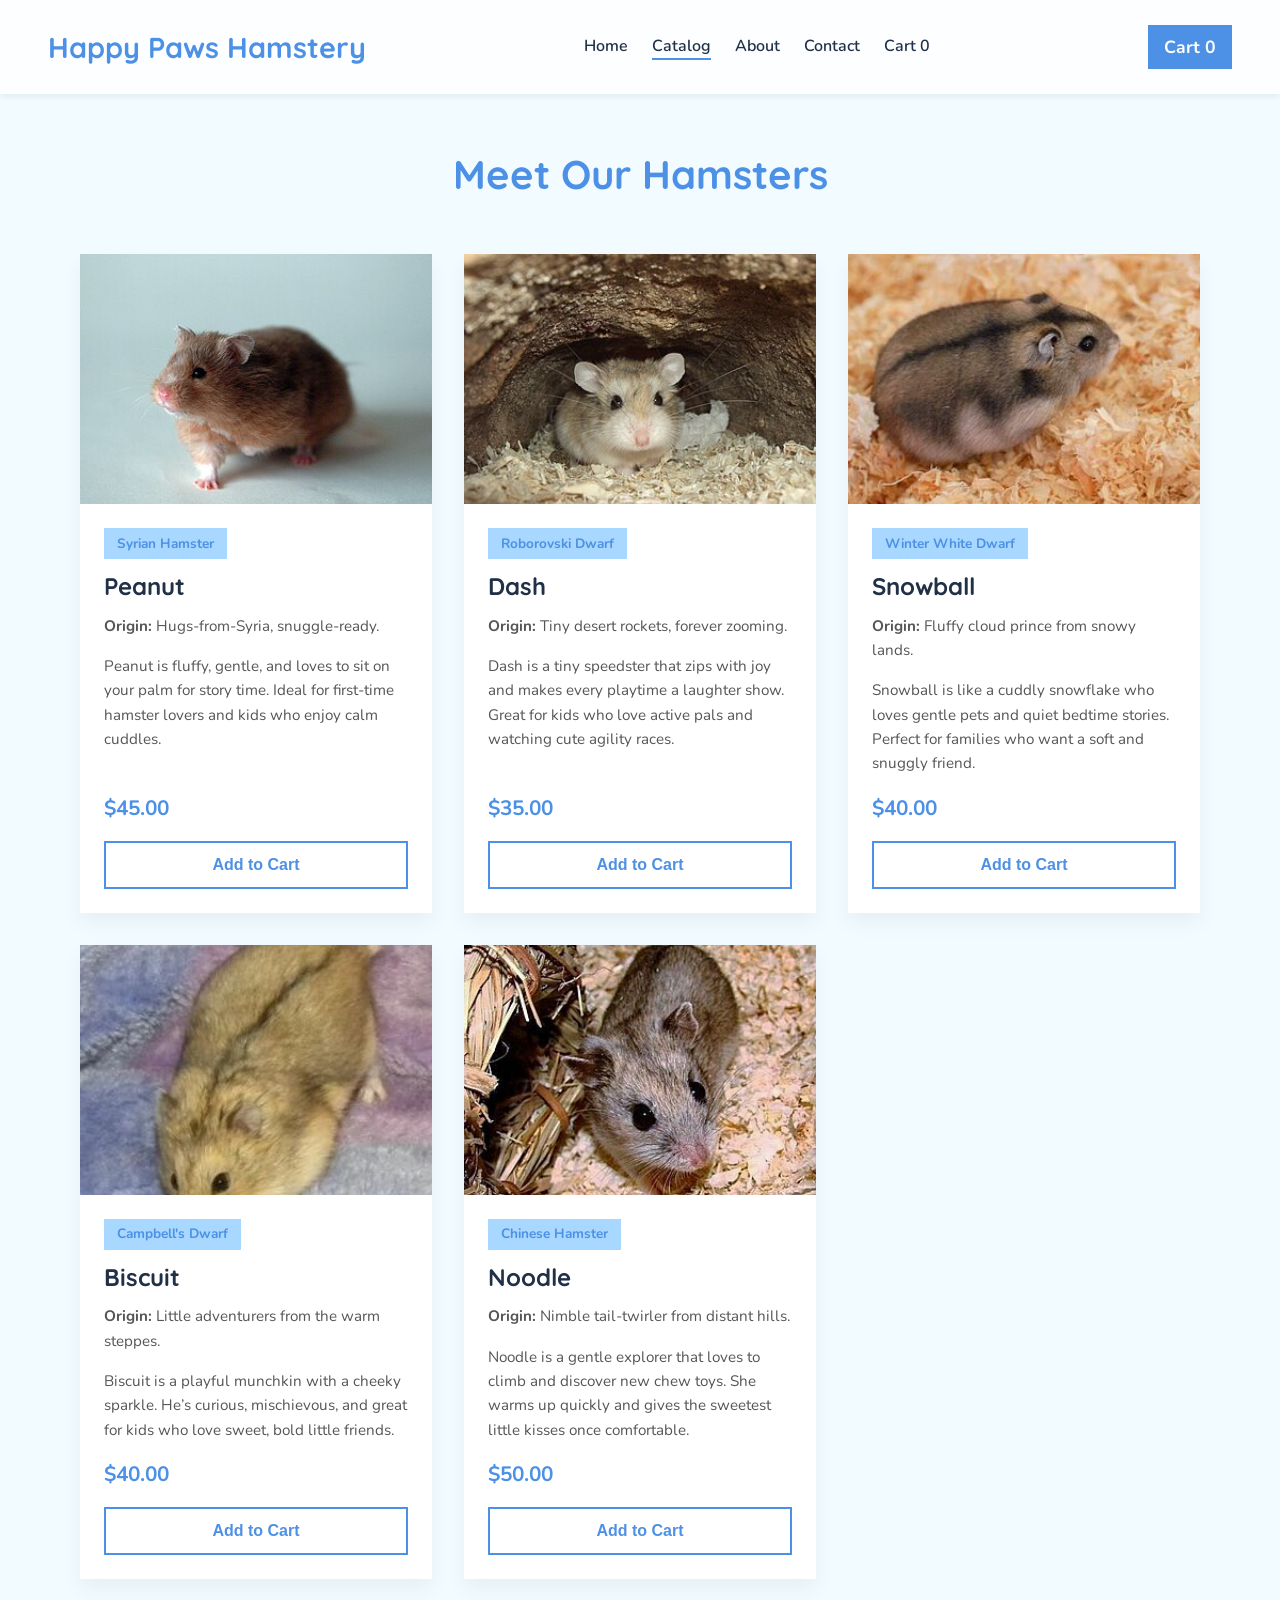
==== catalog.html @ 6bf833cc "first pet site" ====
<!DOCTYPE html>
<html lang="en">
<head>
    <meta charset="UTF-8">
    <meta name="viewport" content="width=device-width, initial-scale=1.0">
    <meta name="description" content="Available Hamsters at Happy Paws Hamstery.">
    <title>Catalog - Happy Paws Hamstery</title>
    <link rel="stylesheet" href="styles.css">
    <link href="https://fonts.googleapis.com/css2?family=Quicksand:wght@400;600;700&family=Nunito:wght@400;700&display=swap" rel="stylesheet">
    <script src="script.js" defer></script>
</head>
<body>
    <nav class="navbar">
        <div class="logo">Happy Paws Hamstery</div>
        <button class="menu-toggle" id="menu-toggle" aria-label="Toggle navigation">Menu</button>
        <ul class="nav-links" id="nav-links">
            <li><a href="index.html">Home</a></li>
            <li><a href="catalog.html" class="active">Catalog</a></li>
            <li><a href="about.html">About</a></li>
            <li><a href="contact.html">Contact</a></li>
            <li><a href="cart.html">Cart <span id="cart-count">0</span></a></li>
        </ul>
        <div class="cart-icon" id="cart-btn">
            Cart <span id="cart-count">0</span>
        </div>
    </nav>

    <h1 class="page-title fade-in">Meet Our Hamsters</h1>
    
    <div class="catalog-grid">
        <!-- Syrian Hamster -->
        <div class="hamster-card fade-in" data-id="h1">
            <img src="image/syrian.jpg" alt="Syrian Hamster" class="hamster-img">
            <div class="hamster-info">
                <span class="breed-tag">Syrian Hamster</span>
                <h3 class="hamster-name">Peanut</h3>
                <p class="hamster-origin"><strong>Origin:</strong> Hugs-from-Syria, snuggle-ready.</p>
                <p class="hamster-desc">Peanut is fluffy, gentle, and loves to sit on your palm for story time. Ideal for first-time hamster lovers and kids who enjoy calm cuddles.</p>
                <p class="price">$45.00</p>
                <button class="add-to-cart">Add to Cart</button>
            </div>
        </div>

        <!-- Roborovski Dwarf -->
        <div class="hamster-card fade-in" data-id="h2">
            <img src="image/roborovski.jpg" alt="Roborovski Hamster" class="hamster-img">
            <div class="hamster-info">
                <span class="breed-tag">Roborovski Dwarf</span>
                <h3 class="hamster-name">Dash</h3>
                <p class="hamster-origin"><strong>Origin:</strong> Tiny desert rockets, forever zooming.</p>
                <p class="hamster-desc">Dash is a tiny speedster that zips with joy and makes every playtime a laughter show. Great for kids who love active pals and watching cute agility races.</p>
                <p class="price">$35.00</p>
                <button class="add-to-cart">Add to Cart</button>
            </div>
        </div>

        <!-- Winter White Dwarf -->
        <div class="hamster-card fade-in" data-id="h3">
            <img src="image/winter_white.jpg" alt="Winter White Hamster" class="hamster-img">
            <div class="hamster-info">
                <span class="breed-tag">Winter White Dwarf</span>
                <h3 class="hamster-name">Snowball</h3>
                <p class="hamster-origin"><strong>Origin:</strong> Fluffy cloud prince from snowy lands.</p>
                <p class="hamster-desc">Snowball is like a cuddly snowflake who loves gentle pets and quiet bedtime stories. Perfect for families who want a soft and snuggly friend.</p>
                <p class="price">$40.00</p>
                <button class="add-to-cart">Add to Cart</button>
            </div>
        </div>

        <!-- Campbell's Dwarf -->
        <div class="hamster-card fade-in" data-id="h4">
            <img src="image/campbell.jpg" alt="Campbell's Dwarf Hamster" class="hamster-img">
            <div class="hamster-info">
                <span class="breed-tag">Campbell's Dwarf</span>
                <h3 class="hamster-name">Biscuit</h3>
                <p class="hamster-origin"><strong>Origin:</strong> Little adventurers from the warm steppes.</p>
                <p class="hamster-desc">Biscuit is a playful munchkin with a cheeky sparkle. He’s curious, mischievous, and great for kids who love sweet, bold little friends.</p>
                <p class="price">$40.00</p>
                <button class="add-to-cart">Add to Cart</button>
            </div>
        </div>

        <!-- Chinese Hamster -->
        <div class="hamster-card fade-in" data-id="h5">
            <img src="image/chinese.jpg" alt="Chinese Hamster" class="hamster-img">
            <div class="hamster-info">
                <span class="breed-tag">Chinese Hamster</span>
                <h3 class="hamster-name">Noodle</h3>
                <p class="hamster-origin"><strong>Origin:</strong> Nimble tail-twirler from distant hills.</p>
                <p class="hamster-desc">Noodle is a gentle explorer that loves to climb and discover new chew toys. She warms up quickly and gives the sweetest little kisses once comfortable.</p>
                <p class="price">$50.00</p>
                <button class="add-to-cart">Add to Cart</button>
            </div>
        </div>
    </div>
    
    <!-- Cart Modal overlay -->
    <div id="cart-modal" class="modal hidden">
        <div class="modal-content">
            <span class="close-btn" id="close-cart">&times;</span>
            <h2>Your Cart</h2>
            <div id="cart-items"></div>
            <p class="total">Total: $<span id="cart-total">0.00</span></p>
            <button class="checkout-btn" onclick="alert('Proceeding to checkout form...')">Checkout</button>
        </div>
    </div>
</body>
</html>
---- styles.css ----
/* styles.css */
:root {
    --primary: #4C91E5;
    --secondary: #A8D7FF;
    --accent: #FFB54D;
    --background: #F2FBFF;
    --text-dark: #203047;
    --text-light: #FFFFFF;
    --glass-bg: rgba(255, 255, 255, 0.75);
    --glass-border: rgba(173, 216, 230, 0.7);
}

* {
    margin: 0;
    padding: 0;
    box-sizing: border-box;
    /* Removed border-radius globally via explicit override */
    border-radius: 0 !important;
}

body {
    font-family: 'Nunito', sans-serif;
    background-color: var(--background);
    color: var(--text-dark);
    line-height: 1.6;
    overflow-x: hidden;
}

h1, h2, h3, .logo {
    font-family: 'Quicksand', sans-serif;
}

/* Navbar */
.navbar {
    display: flex;
    justify-content: space-between;
    align-items: center;
    padding: 1.5rem 3rem;
    background: var(--glass-bg);
    backdrop-filter: blur(10px);
    position: sticky;
    top: 0;
    z-index: 100;
    box-shadow: 0 4px 6px rgba(0,0,0,0.05);
}

.logo {
    font-size: 1.8rem;
    font-weight: 700;
    color: var(--primary);
}

.nav-links {
    list-style: none;
    display: flex;
    gap: 1.5rem;
}

.nav-links a {
    text-decoration: none;
    color: var(--text-dark);
    font-weight: 600;
    font-size: 1.0rem;
    position: relative;
    padding-bottom: 0.2rem;
}

.menu-toggle {
    display: none;
    background: var(--primary);
    border: none;
    color: white;
    font-size: 1.2rem;
    padding: 0.5rem 0.7rem;
    border-radius: 8px;
    cursor: pointer;
}

@media (max-width: 900px) {
    .menu-toggle {
        display: block;
    }

    .nav-links {
        position: absolute;
        top: 100%;
        right: 1.5rem;
        background: var(--glass-bg);
        flex-direction: column;
        align-items: flex-end;
        width: calc(100% - 3rem);
        max-width: 260px;
        padding: 1rem;
        border-radius: 12px;
        transform: scaleY(0);
        transform-origin: top right;
        transition: transform 0.25s ease;
        box-shadow: 0 8px 20px rgba(0,0,0,0.12);
        visibility: hidden;
        opacity: 0;
        z-index: 110;
    }

    .nav-links.open {
        transform: scaleY(1);
        visibility: visible;
        opacity: 1;
    }

    .nav-links li {
        width: 100%;
        display: flex;
        justify-content: flex-end;
    }

    .nav-links a {
        padding: 0.4rem 0;
        width: 100%;
        text-align: right;
    }
}

.nav-links a::after {
    content: '';
    position: absolute;
    width: 0;
    height: 2px;
    bottom: 0;
    left: 0;
    background-color: var(--primary);
    transition: width 0.3s ease;
}

.nav-links a:hover::after, .nav-links a.active::after {
    width: 100%;
}

.cart-icon {
    cursor: pointer;
    font-weight: bold;
    font-size: 1.1rem;
    background: var(--primary);
    color: white;
    padding: 0.5rem 1rem;
    transition: transform 0.2s;
}

.cart-icon:hover {
    transform: scale(1.05);
}

/* Hero Section */
.hero {
    min-height: 85vh;
    display: flex;
    align-items: center;
    justify-content: center;
    text-align: center;
    padding: 2rem 5rem;
    background-color: var(--secondary);
    background-image: linear-gradient(rgba(255, 255, 255, 0.4), rgba(255, 255, 255, 0.4)), url('image/hero-bg.png');
    background-size: cover;
    background-position: center;
    gap: 3rem;
}

.hero-right {
    flex: 1;
    display: flex;
    justify-content: center;
    align-items: center;
    max-width: 520px;
}

.hero-image {
    width: 100%;
    max-width: 520px;
    height: auto;
    border-radius: 20px;
    box-shadow: 0 15px 35px rgba(0,0,0,0.25);
    transition: transform 0.4s ease, box-shadow 0.4s ease;
}

.hero-image:hover {
    transform: scale(1.04);
    box-shadow: 0 20px 45px rgba(0,0,0,0.35);
}

.hero-image, .hamster-img {
    transition: transform 0.6s ease, box-shadow 0.6s ease;
}

.hamster-img:hover {
    transform: scale(1.04);
}

.hamster-card:hover .hamster-img {
    transform: scale(1.05);
}

.hero-content {
    max-width: 800px;
    background: var(--glass-bg);
    padding: 3rem;
    box-shadow: 0 10px 30px rgba(0,0,0,0.1);
    backdrop-filter: blur(5px);
}

.hero-content h1 {
    font-size: 3.5rem;
    color: var(--primary);
    margin-bottom: 1rem;
    line-height: 1.1;
    text-shadow: 1px 1px 2px rgba(255,255,255,0.8);
}

.hero h1 {
    color: #1e4f8b;
    font-size: 3rem;
    margin-bottom: 1rem;
}

.hero p {
    font-size: 1.1rem;
    color: #1f3f6a;
}

.hero .buy-button {
    background: var(--primary);
    color: white;
}

.hero-content p {
    font-size: 1.25rem;
    margin-bottom: 2rem;
    color: var(--text-dark);
    font-weight: 600;
}

.cta-button, .buy-button {
    display: inline-block;
    padding: 1rem 2rem;
    background: var(--primary);
    color: white;
    text-decoration: none;
    font-weight: bold;
    font-size: 1.1rem;
    transition: all 0.3s ease;
    box-shadow: 0 4px 15px rgba(255, 127, 80, 0.4);
}

.cta-button:hover {
    background: #e06c42;
    transform: translateY(-3px);
    box-shadow: 0 6px 20px rgba(255, 127, 80, 0.6);
}

.link-btn {
    display: inline-block;
    margin-top: 1rem;
    padding: 0.5rem 1rem;
    background: transparent;
    color: var(--primary);
    border: 2px solid var(--primary);
    text-decoration: none;
    font-weight: bold;
    transition: all 0.3s;
}

.link-btn:hover {
    background: var(--primary);
    color: white;
}

/* Sections */
.section-title {
    text-align: center;
    padding: 2rem 0;
    color: var(--primary);
    font-size: 2.5rem;
}

.featured-section, .about-section, .contact-section {
    padding: 3rem 0;
}

.about-section {
    background-color: white;
}

/* Features */
.features {
    display: flex;
    justify-content: space-around;
    padding: 5rem 2rem;
    max-width: 1200px;
    margin: 0 auto;
    gap: 2rem;
}

.feature {
    text-align: center;
    flex: 1;
    padding: 2rem;
    background: white;
    box-shadow: 0 5px 15px rgba(0,0,0,0.05);
    transition: transform 0.3s;
}

.feature:hover {
    transform: translateY(-10px);
}

.feature h3 {
    color: var(--primary);
    font-size: 1.5rem;
    margin-bottom: 1rem;
}

/* Catalog Page */
.page-title {
    text-align: center;
    padding: 3rem 0 1rem;
    color: var(--primary);
    font-size: 2.5rem;
}

.catalog-grid {
    display: grid;
    grid-template-columns: repeat(auto-fill, minmax(300px, 1fr));
    gap: 2rem;
    padding: 2rem 5rem 2rem;
    max-width: 1400px;
    margin: 0 auto;
}

.hamster-card {
    background: white;
    overflow: hidden;
    box-shadow: 0 10px 20px rgba(0,0,0,0.05);
    transition: all 0.3s ease;
    display: flex;
    flex-direction: column;
}

.hamster-card:hover {
    transform: translateY(-10px);
    box-shadow: 0 15px 30px rgba(0,0,0,0.1);
}

.hamster-img {
    width: 100%;
    height: 250px;
    object-fit: cover;
}

.hamster-info {
    padding: 1.5rem;
    flex-grow: 1;
    display: flex;
    flex-direction: column;
}

.breed-tag {
    display: inline-block;
    padding: 0.3rem 0.8rem;
    background: var(--secondary);
    color: var(--primary);
    font-size: 0.85rem;
    font-weight: bold;
    margin-bottom: 0.5rem;
    align-self: flex-start;
}

.hamster-name {
    font-size: 1.5rem;
    margin-bottom: 0.5rem;
    color: var(--text-dark);
}

.hamster-origin, .hamster-desc {
    font-size: 0.95rem;
    color: #555;
    margin-bottom: 1rem;
}

.price {
    font-size: 1.3rem;
    font-weight: bold;
    color: var(--primary);
    margin-top: auto;
    margin-bottom: 1rem;
}

.add-to-cart {
    width: 100%;
    padding: 0.8rem;
    background: white;
    color: var(--primary);
    border: 2px solid var(--primary);
    font-weight: bold;
    font-size: 1rem;
    cursor: pointer;
    transition: all 0.3s;
}

.add-to-cart:hover {
    background: var(--primary);
    color: white;
}

/* Modal */
.modal {
    position: fixed;
    top: 0; left: 0; right: 0; bottom: 0;
    background: rgba(0,0,0,0.5);
    display: flex;
    align-items: center;
    justify-content: center;
    z-index: 1000;
}

.modal.hidden {
    display: none;
}

.modal-content {
    background: white;
    padding: 2rem;
    width: 90%;
    max-width: 500px;
    position: relative;
    max-height: 80vh;
    overflow-y: auto;
}

.close-btn {
    position: absolute;
    top: 1rem; right: 1.5rem;
    font-size: 1.5rem;
    cursor: pointer;
}

.cart-item {
    display: flex;
    justify-content: space-between;
    align-items: center;
    padding: 1rem 0;
    border-bottom: 1px solid #eee;
}

.cart-item-info h4 { margin: 0; }
.cart-item-remove { 
    color: red; 
    cursor: pointer; 
    border: none; 
    background: none; 
    font-size: 0.9rem;
}

.total {
    font-size: 1.3rem;
    font-weight: bold;
    text-align: right;
    margin: 1.5rem 0;
}

.checkout-btn {
    width: 100%;
    padding: 1rem;
    background: var(--primary);
    color: white;
    border: none;
    font-size: 1.1rem;
    font-weight: bold;
    cursor: pointer;
}

/* Pages Layout (About / Contact) */
.page-container {
    max-width: 800px;
    margin: 3rem auto;
    padding: 2rem;
    background: white;
    box-shadow: 0 10px 30px rgba(0,0,0,0.05);
}

.page-container h1, .page-container h2 {
    color: var(--primary);
    margin-bottom: 1.5rem;
    text-align: center;
}

.page-container p {
    margin-bottom: 1rem;
    font-size: 1.1rem;
}

/* Contact Form */
.contact-form {
    display: flex;
    flex-direction: column;
    gap: 1rem;
}

.contact-form label {
    font-weight: 600;
}

.contact-form input, .contact-form textarea {
    padding: 0.8rem;
    border: 1px solid #ccc;
    font-family: inherit;
    font-size: 1rem;
}

.contact-form button {
    padding: 1rem;
    background: var(--primary);
    color: white;
    border: none;
    font-size: 1.1rem;
    font-weight: bold;
    cursor: pointer;
    transition: background 0.3s;
}

.contact-form button:hover {
    background: #e06c42;
}

/* Animations */
@keyframes slideUp {
    from { opacity: 0; transform: translateY(30px); }
    to { opacity: 1; transform: translateY(0); }
}

.fade-in {
    opacity: 0;
    transform: translateY(30px);
    transition: opacity 0.8s cubic-bezier(0.16, 1, 0.3, 1), transform 0.8s cubic-bezier(0.16, 1, 0.3, 1);
}

.fade-in.visible {
    opacity: 1;
    transform: translateY(0);
}

.slide-in-left {
    opacity: 0;
    transform: translateX(-50px);
    transition: opacity 0.8s cubic-bezier(0.16, 1, 0.3, 1), transform 0.8s cubic-bezier(0.16, 1, 0.3, 1);
}

.slide-in-left.visible {
    opacity: 1;
    transform: translateX(0);
}

.slide-in-right {
    opacity: 0;
    transform: translateX(50px);
    transition: opacity 0.8s cubic-bezier(0.16, 1, 0.3, 1), transform 0.8s cubic-bezier(0.16, 1, 0.3, 1);
}

.slide-in-right.visible {
    opacity: 1;
    transform: translateX(0);
}

.scale-in {
    opacity: 0;
    transform: scale(0.9);
    transition: opacity 0.8s cubic-bezier(0.16, 1, 0.3, 1), transform 0.8s cubic-bezier(0.16, 1, 0.3, 1);
}

.scale-in.visible {
    opacity: 1;
    transform: scale(1);
}

/* Responsive mobile/flex layout */
@media (max-width: 900px) {
    .cart-icon {
        display: none;
    }

    .navbar {
        padding: 1rem 1.5rem;
    }

    .nav-links {
        gap: 1rem;
    }

    .hero {
        flex-direction: column;
        text-align: center;
        padding: 2rem 1.5rem;
        min-height: auto;
    }

    .hero-left, .hero-right {
        width: 100%;
        max-width: 100%;
    }

    .hero-right {
        margin-top: 1.5rem;
    }

    .features {
        flex-direction: column;
        gap: 1rem;
        padding: 3rem 1rem;
    }

    .catalog-grid {
        padding: 1rem;
        grid-template-columns: 1fr;
        gap: 1rem;
    }

    .section-title {
        font-size: 2rem;
    }
}

@media (max-width: 600px) {
    .nav-links {
        flex-direction: column;
        gap: 0.7rem;
        align-items: center;
    }

    .navbar {
        justify-content: space-between;
        padding: 0.8rem 1rem;
    }

    .logo {
        font-size: 1.4rem;
    }

    .hero h1 {
        font-size: 2rem;
    }

    .hero p {
        font-size: 1rem;
    }

    .cta-button, .buy-button {
        width: 100%;
        padding: 0.9rem 1rem;
    }

    .page-container {
        margin: 1.5rem 0.8rem;
        padding: 1rem;
    }

    .contact-form input, .contact-form textarea {
        font-size: 0.95rem;
    }
}
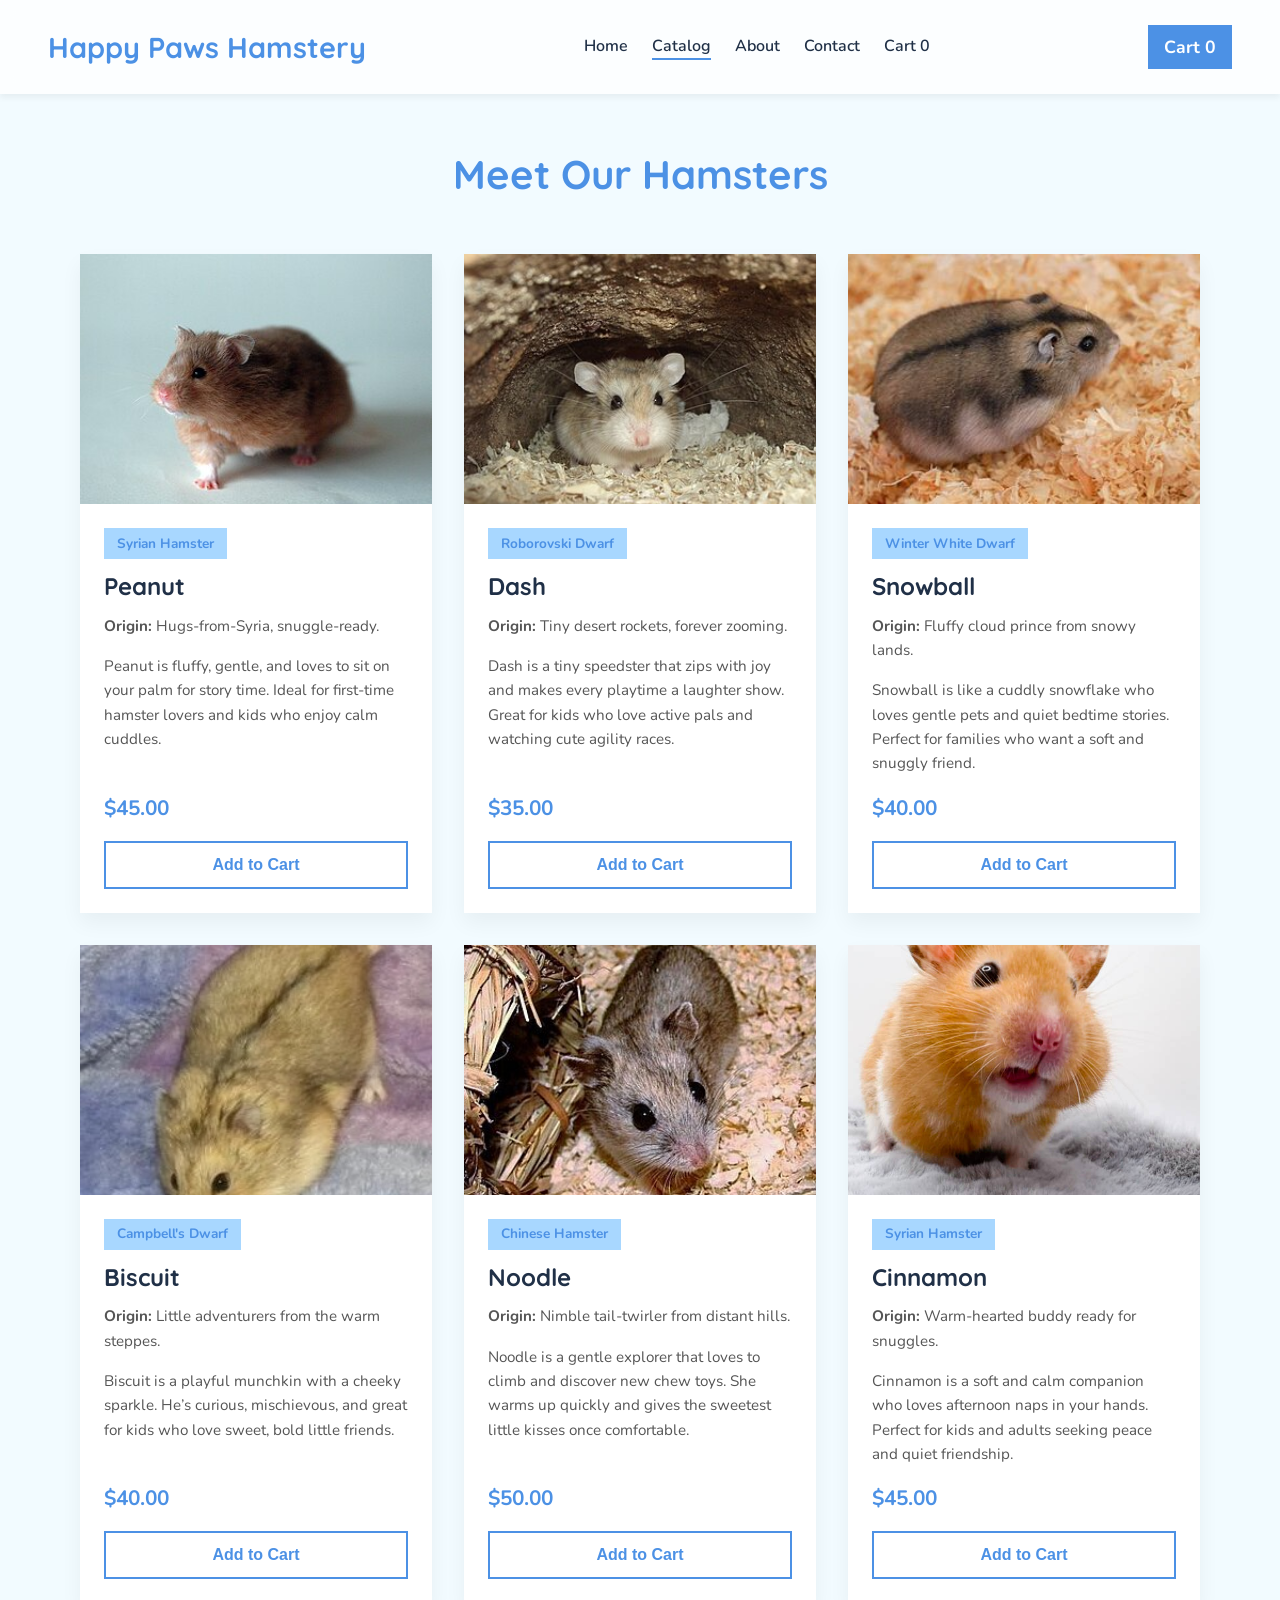
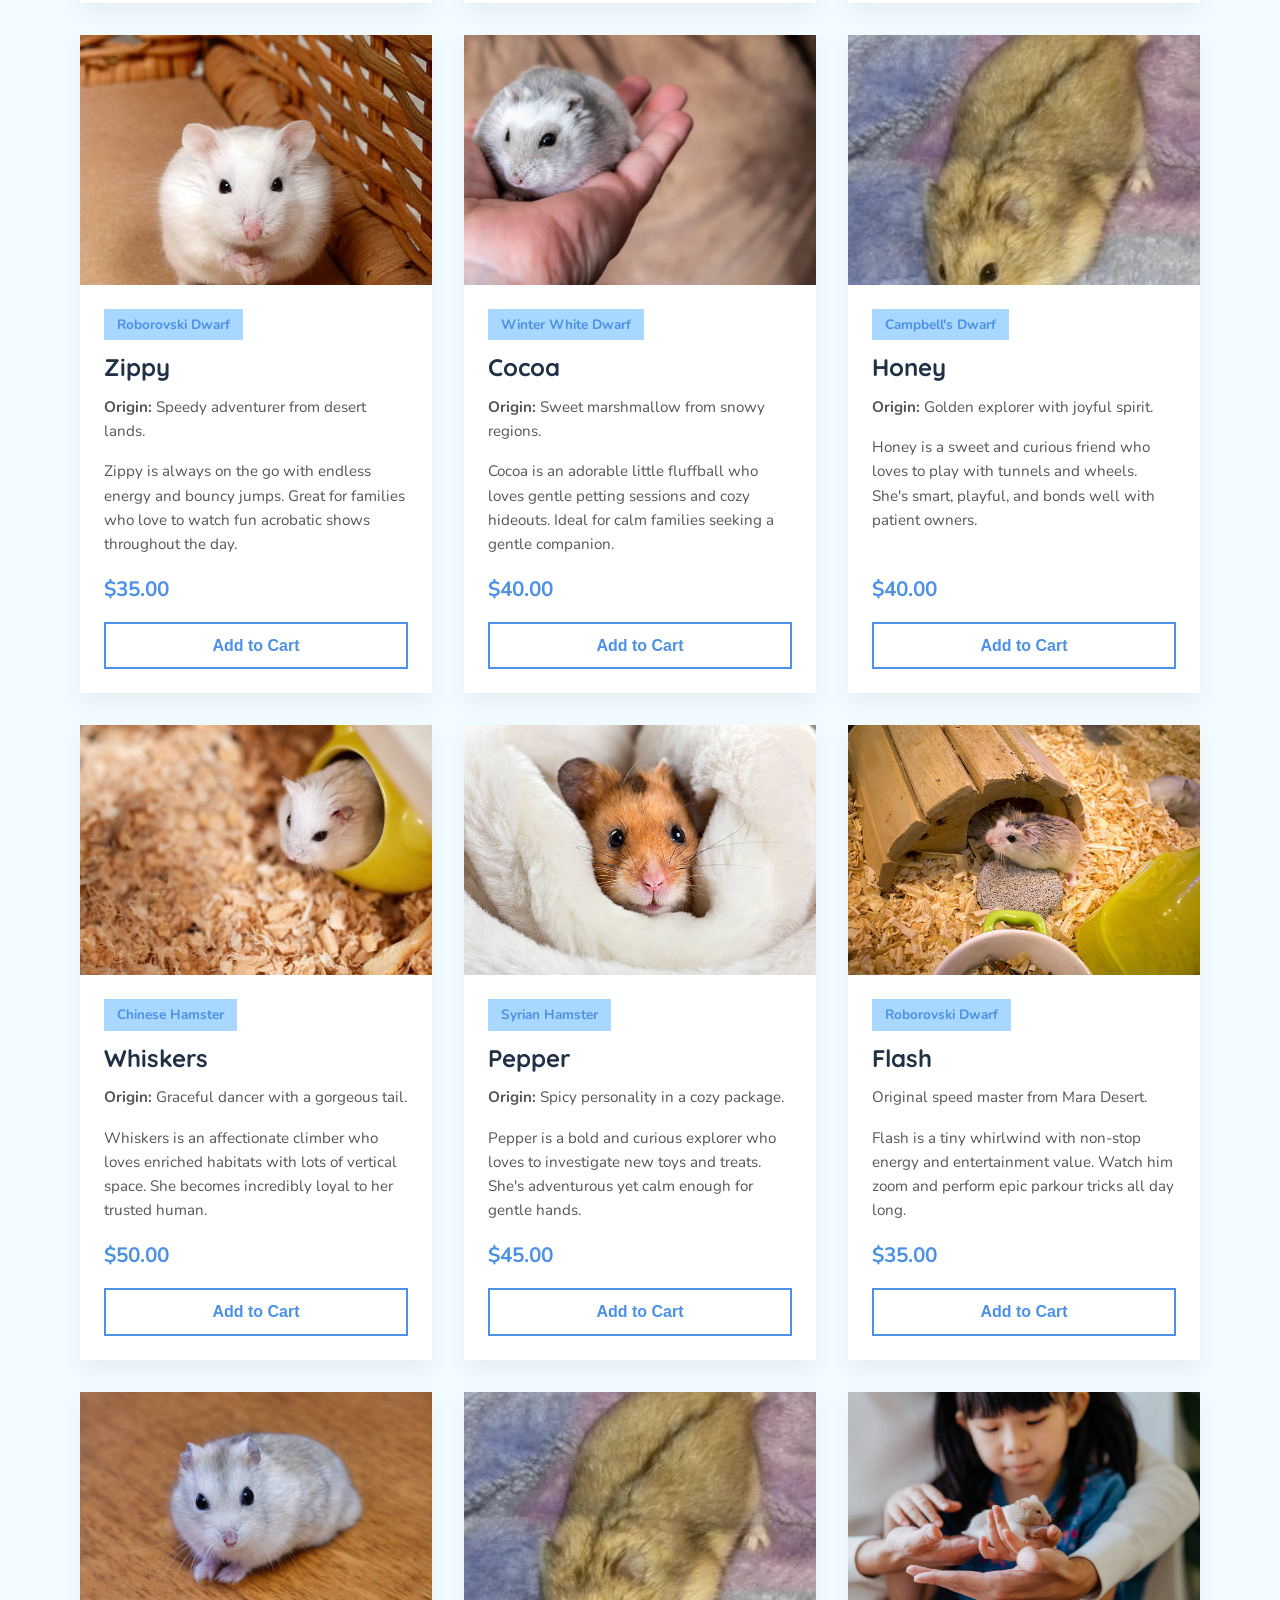
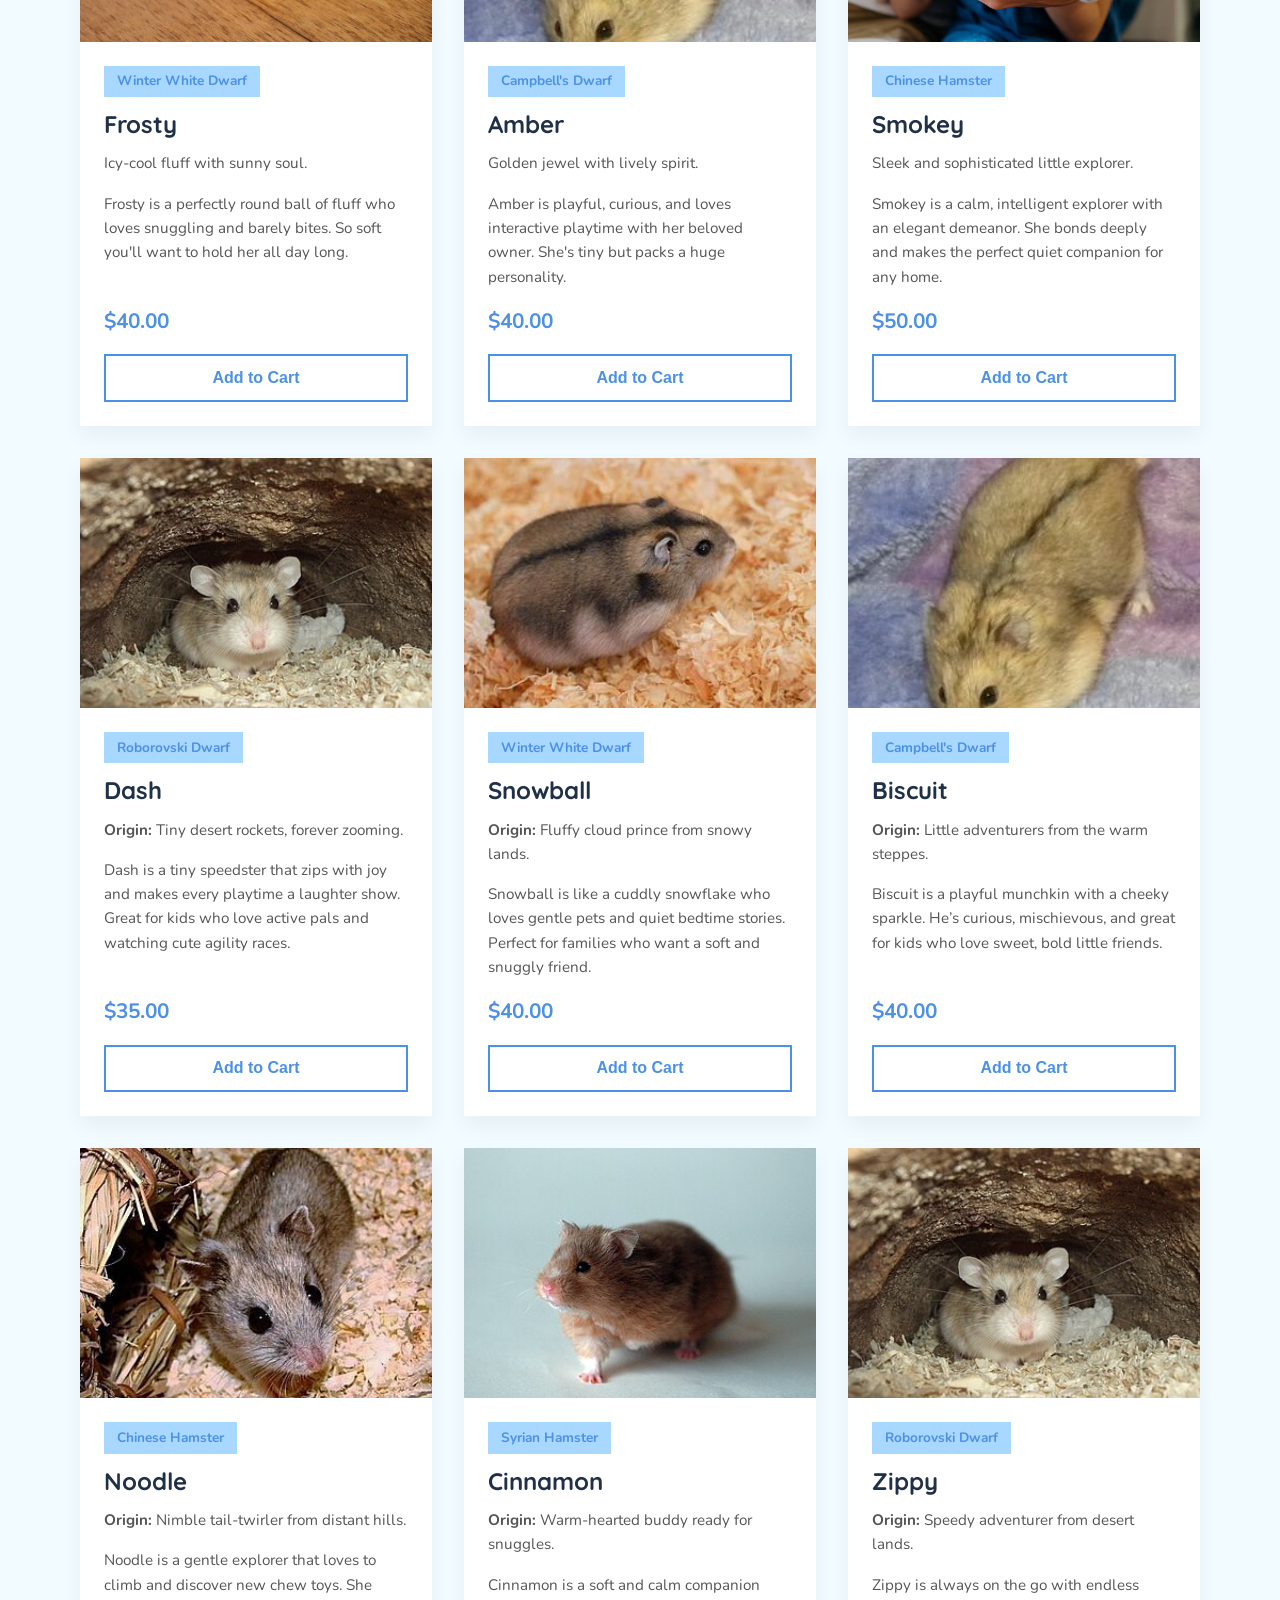
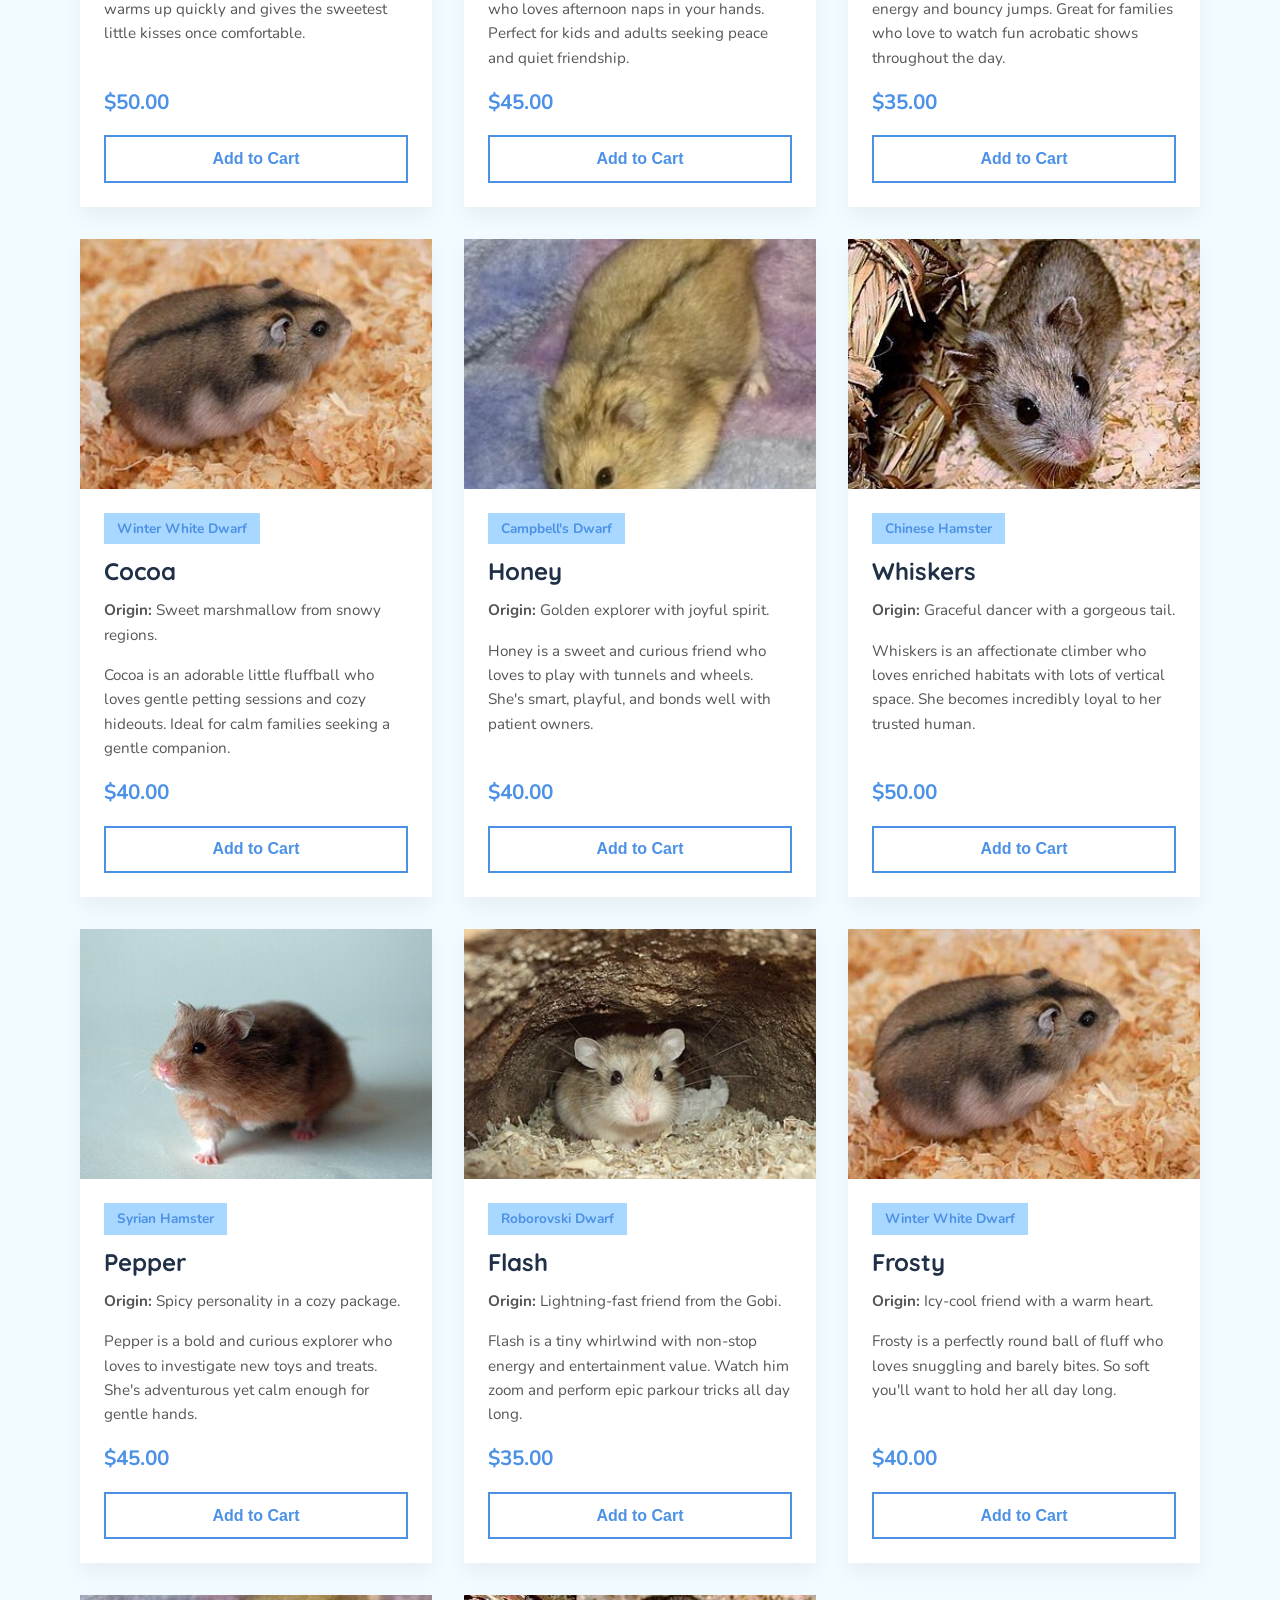
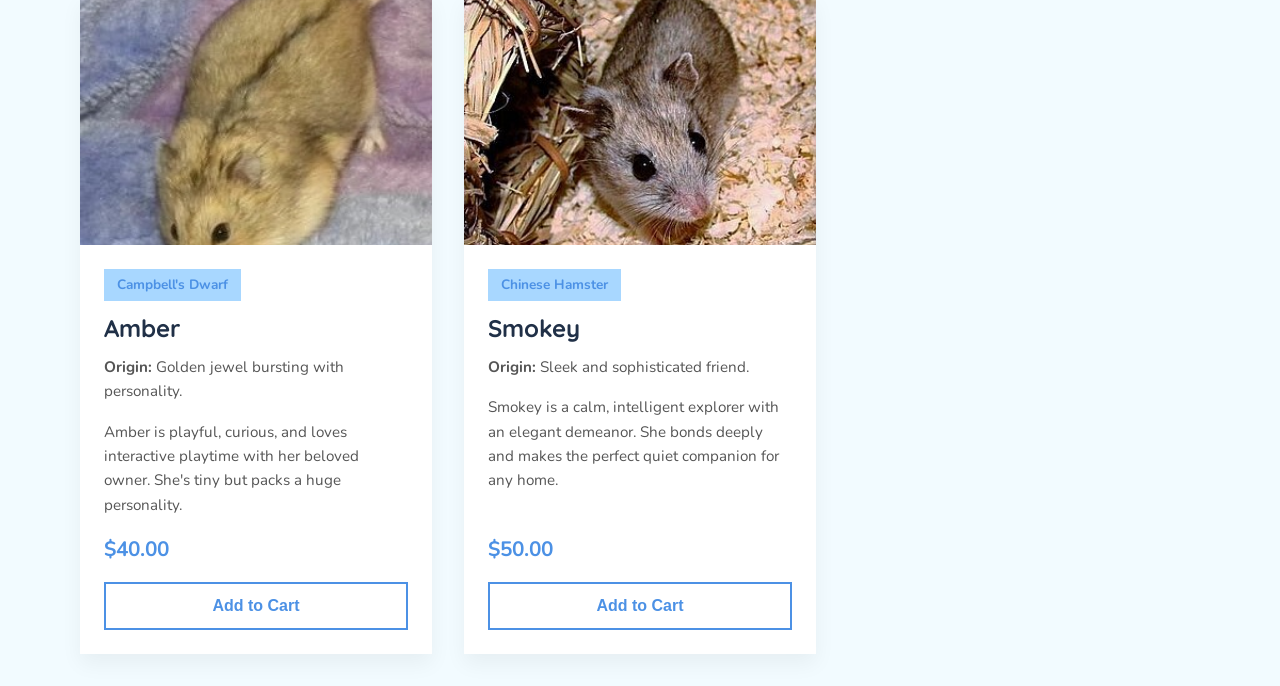
==== commit 32e73c25: "made change to the ste added more pictures and also added more details of each animal" ====
--- a/catalog.html
+++ b/catalog.html
@@ -92,6 +92,317 @@
                 <button class="add-to-cart">Add to Cart</button>
             </div>
         </div>
+
+        <!-- Syrian Hamster -->
+        <div class="hamster-card fade-in" data-id="h6">
+            <img src="image/syria.jpg" alt="Syrian Hamster" class="hamster-img">
+            <div class="hamster-info">
+                <span class="breed-tag">Syrian Hamster</span>
+                <h3 class="hamster-name">Cinnamon</h3>
+                <p class="hamster-origin"><strong>Origin:</strong> Warm-hearted buddy ready for snuggles.</p>
+                <p class="hamster-desc">Cinnamon is a soft and calm companion who loves afternoon naps in your hands. Perfect for kids and adults seeking peace and quiet friendship.</p>
+                <p class="price">$45.00</p>
+                <button class="add-to-cart">Add to Cart</button>
+            </div>
+        </div>
+
+        <!-- Roborovski Dwarf -->
+        <div class="hamster-card fade-in" data-id="h7">
+            <img src="image/Roborovski Dwar.jpg" alt="Roborovski Hamster" class="hamster-img">
+            <div class="hamster-info">
+                <span class="breed-tag">Roborovski Dwarf</span>
+                <h3 class="hamster-name">Zippy</h3>
+                <p class="hamster-origin"><strong>Origin:</strong> Speedy adventurer from desert lands.</p>
+                <p class="hamster-desc">Zippy is always on the go with endless energy and bouncy jumps. Great for families who love to watch fun acrobatic shows throughout the day.</p>
+                <p class="price">$35.00</p>
+                <button class="add-to-cart">Add to Cart</button>
+            </div>
+        </div>
+
+        <!-- Winter White Dwarf -->
+        <div class="hamster-card fade-in" data-id="h8">
+            <img src="image/Winter White Dwarf.jpg" alt="Winter White Hamster" class="hamster-img">
+            <div class="hamster-info">
+                <span class="breed-tag">Winter White Dwarf</span>
+                <h3 class="hamster-name">Cocoa</h3>
+                <p class="hamster-origin"><strong>Origin:</strong> Sweet marshmallow from snowy regions.</p>
+                <p class="hamster-desc">Cocoa is an adorable little fluffball who loves gentle petting sessions and cozy hideouts. Ideal for calm families seeking a gentle companion.</p>
+                <p class="price">$40.00</p>
+                <button class="add-to-cart">Add to Cart</button>
+            </div>
+        </div>
+
+        <!-- Campbell's Dwarf -->
+        <div class="hamster-card fade-in" data-id="h9">
+            <img src="image/campbell.jpg" alt="Campbell's Dwarf Hamster" class="hamster-img">
+            <div class="hamster-info">
+                <span class="breed-tag">Campbell's Dwarf</span>
+                <h3 class="hamster-name">Honey</h3>
+                <p class="hamster-origin"><strong>Origin:</strong> Golden explorer with joyful spirit.</p>
+                <p class="hamster-desc">Honey is a sweet and curious friend who loves to play with tunnels and wheels. She's smart, playful, and bonds well with patient owners.</p>
+                <p class="price">$40.00</p>
+                <button class="add-to-cart">Add to Cart</button>
+            </div>
+        </div>
+
+        <!-- Chinese Hamster -->
+        <div class="hamster-card fade-in" data-id="h10">
+            <img src="image/Chinese Hamster.jpg" alt="Chinese Hamster" class="hamster-img">
+            <div class="hamster-info">
+                <span class="breed-tag">Chinese Hamster</span>
+                <h3 class="hamster-name">Whiskers</h3>
+                <p class="hamster-origin"><strong>Origin:</strong> Graceful dancer with a gorgeous tail.</p>
+                <p class="hamster-desc">Whiskers is an affectionate climber who loves enriched habitats with lots of vertical space. She becomes incredibly loyal to her trusted human.</p>
+                <p class="price">$50.00</p>
+                <button class="add-to-cart">Add to Cart</button>
+            </div>
+        </div>
+
+        <!-- Syrian Hamster -->
+        <div class="hamster-card fade-in" data-id="h11">
+            <img src="image/sisi.jpg" alt="Syrian Hamster" class="hamster-img">
+            <div class="hamster-info">
+                <span class="breed-tag">Syrian Hamster</span>
+                <h3 class="hamster-name">Pepper</h3>
+                <p class="hamster-origin"><strong>Origin:</strong> Spicy personality in a cozy package.</p>
+                <p class="hamster-desc">Pepper is a bold and curious explorer who loves to investigate new toys and treats. She's adventurous yet calm enough for gentle hands.</p>
+                <p class="price">$45.00</p>
+                <button class="add-to-cart">Add to Cart</button>
+            </div>
+        </div>
+
+        <!-- Roborovski Dwarf -->
+        <div class="hamster-card fade-in" data-id="h12">
+            <img src="image/Roborovski Dw.jpg" alt="Roborovski Hamster" class="hamster-img">
+            <div class="hamster-info">
+                <span class="breed-tag">Roborovski Dwarf</span>
+                <h3 class="hamster-name">Flash</h3>
+                <p class="hamster-origin">Original speed master from Mara Desert.</p>
+                <p class="hamster-desc">Flash is a tiny whirlwind with non-stop energy and entertainment value. Watch him zoom and perform epic parkour tricks all day long.</p>
+                <p class="price">$35.00</p>
+                <button class="add-to-cart">Add to Cart</button>
+            </div>
+        </div>
+
+        <!-- Winter White Dwarf -->
+        <div class="hamster-card fade-in" data-id="h13">
+            <img src="image/Winter White Dw.jpg" alt="Winter White Hamster" class="hamster-img">
+            <div class="hamster-info">
+                <span class="breed-tag">Winter White Dwarf</span>
+                <h3 class="hamster-name">Frosty</h3>
+                <p class="hamster-origin">Icy-cool fluff with sunny soul.</p>
+                <p class="hamster-desc">Frosty is a perfectly round ball of fluff who loves snuggling and barely bites. So soft you'll want to hold her all day long.</p>
+                <p class="price">$40.00</p>
+                <button class="add-to-cart">Add to Cart</button>
+            </div>
+        </div>
+
+        <!-- Campbell's Dwarf -->
+        <div class="hamster-card fade-in" data-id="h14">
+            <img src="image/campbell.jpg" alt="Campbell's Dwarf Hamster" class="hamster-img">
+            <div class="hamster-info">
+                <span class="breed-tag">Campbell's Dwarf</span>
+                <h3 class="hamster-name">Amber</h3>
+                <p class="hamster-origin">Golden jewel with lively spirit.</p>
+                <p class="hamster-desc">Amber is playful, curious, and loves interactive playtime with her beloved owner. She's tiny but packs a huge personality.</p>
+                <p class="price">$40.00</p>
+                <button class="add-to-cart">Add to Cart</button>
+            </div>
+        </div>
+
+        <!-- Chinese Hamster -->
+        <div class="hamster-card fade-in" data-id="h15">
+            <img src="image/Chinese Hamst.jpg" alt="Chinese Hamster" class="hamster-img">
+            <div class="hamster-info">
+                <span class="breed-tag">Chinese Hamster</span>
+                <h3 class="hamster-name">Smokey</h3>
+                <p class="hamster-origin">Sleek and sophisticated little explorer.</p>
+                <p class="hamster-desc">Smokey is a calm, intelligent explorer with an elegant demeanor. She bonds deeply and makes the perfect quiet companion for any home.</p>
+                <p class="price">$50.00</p>
+                <button class="add-to-cart">Add to Cart</button>
+            </div>
+        </div>
+
+        <div class="hamster-card fade-in" data-id="h2">
+            <img src="image/roborovski.jpg" alt="Roborovski Hamster" class="hamster-img">
+            <div class="hamster-info">
+                <span class="breed-tag">Roborovski Dwarf</span>
+                <h3 class="hamster-name">Dash</h3>
+                <p class="hamster-origin"><strong>Origin:</strong> Tiny desert rockets, forever zooming.</p>
+                <p class="hamster-desc">Dash is a tiny speedster that zips with joy and makes every playtime a laughter show. Great for kids who love active pals and watching cute agility races.</p>
+                <p class="price">$35.00</p>
+                <button class="add-to-cart">Add to Cart</button>
+            </div>
+        </div>
+
+        <!-- Winter White Dwarf -->
+        <div class="hamster-card fade-in" data-id="h3">
+            <img src="image/winter_white.jpg" alt="Winter White Hamster" class="hamster-img">
+            <div class="hamster-info">
+                <span class="breed-tag">Winter White Dwarf</span>
+                <h3 class="hamster-name">Snowball</h3>
+                <p class="hamster-origin"><strong>Origin:</strong> Fluffy cloud prince from snowy lands.</p>
+                <p class="hamster-desc">Snowball is like a cuddly snowflake who loves gentle pets and quiet bedtime stories. Perfect for families who want a soft and snuggly friend.</p>
+                <p class="price">$40.00</p>
+                <button class="add-to-cart">Add to Cart</button>
+            </div>
+        </div>
+
+        <!-- Campbell's Dwarf -->
+        <div class="hamster-card fade-in" data-id="h4">
+            <img src="image/campbell.jpg" alt="Campbell's Dwarf Hamster" class="hamster-img">
+            <div class="hamster-info">
+                <span class="breed-tag">Campbell's Dwarf</span>
+                <h3 class="hamster-name">Biscuit</h3>
+                <p class="hamster-origin"><strong>Origin:</strong> Little adventurers from the warm steppes.</p>
+                <p class="hamster-desc">Biscuit is a playful munchkin with a cheeky sparkle. He’s curious, mischievous, and great for kids who love sweet, bold little friends.</p>
+                <p class="price">$40.00</p>
+                <button class="add-to-cart">Add to Cart</button>
+            </div>
+        </div>
+
+        <!-- Chinese Hamster -->
+        <div class="hamster-card fade-in" data-id="h5">
+            <img src="image/chinese.jpg" alt="Chinese Hamster" class="hamster-img">
+            <div class="hamster-info">
+                <span class="breed-tag">Chinese Hamster</span>
+                <h3 class="hamster-name">Noodle</h3>
+                <p class="hamster-origin"><strong>Origin:</strong> Nimble tail-twirler from distant hills.</p>
+                <p class="hamster-desc">Noodle is a gentle explorer that loves to climb and discover new chew toys. She warms up quickly and gives the sweetest little kisses once comfortable.</p>
+                <p class="price">$50.00</p>
+                <button class="add-to-cart">Add to Cart</button>
+            </div>
+        </div>
+
+        <!-- Syrian Hamster -->
+        <div class="hamster-card fade-in" data-id="h6">
+            <img src="image/syrian.jpg" alt="Syrian Hamster" class="hamster-img">
+            <div class="hamster-info">
+                <span class="breed-tag">Syrian Hamster</span>
+                <h3 class="hamster-name">Cinnamon</h3>
+                <p class="hamster-origin"><strong>Origin:</strong> Warm-hearted buddy ready for snuggles.</p>
+                <p class="hamster-desc">Cinnamon is a soft and calm companion who loves afternoon naps in your hands. Perfect for kids and adults seeking peace and quiet friendship.</p>
+                <p class="price">$45.00</p>
+                <button class="add-to-cart">Add to Cart</button>
+            </div>
+        </div>
+
+        <!-- Roborovski Dwarf -->
+        <div class="hamster-card fade-in" data-id="h7">
+            <img src="image/roborovski.jpg" alt="Roborovski Hamster" class="hamster-img">
+            <div class="hamster-info">
+                <span class="breed-tag">Roborovski Dwarf</span>
+                <h3 class="hamster-name">Zippy</h3>
+                <p class="hamster-origin"><strong>Origin:</strong> Speedy adventurer from desert lands.</p>
+                <p class="hamster-desc">Zippy is always on the go with endless energy and bouncy jumps. Great for families who love to watch fun acrobatic shows throughout the day.</p>
+                <p class="price">$35.00</p>
+                <button class="add-to-cart">Add to Cart</button>
+            </div>
+        </div>
+
+        <!-- Winter White Dwarf -->
+        <div class="hamster-card fade-in" data-id="h8">
+            <img src="image/winter_white.jpg" alt="Winter White Hamster" class="hamster-img">
+            <div class="hamster-info">
+                <span class="breed-tag">Winter White Dwarf</span>
+                <h3 class="hamster-name">Cocoa</h3>
+                <p class="hamster-origin"><strong>Origin:</strong> Sweet marshmallow from snowy regions.</p>
+                <p class="hamster-desc">Cocoa is an adorable little fluffball who loves gentle petting sessions and cozy hideouts. Ideal for calm families seeking a gentle companion.</p>
+                <p class="price">$40.00</p>
+                <button class="add-to-cart">Add to Cart</button>
+            </div>
+        </div>
+
+        <!-- Campbell's Dwarf -->
+        <div class="hamster-card fade-in" data-id="h9">
+            <img src="image/campbell.jpg" alt="Campbell's Dwarf Hamster" class="hamster-img">
+            <div class="hamster-info">
+                <span class="breed-tag">Campbell's Dwarf</span>
+                <h3 class="hamster-name">Honey</h3>
+                <p class="hamster-origin"><strong>Origin:</strong> Golden explorer with joyful spirit.</p>
+                <p class="hamster-desc">Honey is a sweet and curious friend who loves to play with tunnels and wheels. She's smart, playful, and bonds well with patient owners.</p>
+                <p class="price">$40.00</p>
+                <button class="add-to-cart">Add to Cart</button>
+            </div>
+        </div>
+
+        <!-- Chinese Hamster -->
+        <div class="hamster-card fade-in" data-id="h10">
+            <img src="image/chinese.jpg" alt="Chinese Hamster" class="hamster-img">
+            <div class="hamster-info">
+                <span class="breed-tag">Chinese Hamster</span>
+                <h3 class="hamster-name">Whiskers</h3>
+                <p class="hamster-origin"><strong>Origin:</strong> Graceful dancer with a gorgeous tail.</p>
+                <p class="hamster-desc">Whiskers is an affectionate climber who loves enriched habitats with lots of vertical space. She becomes incredibly loyal to her trusted human.</p>
+                <p class="price">$50.00</p>
+                <button class="add-to-cart">Add to Cart</button>
+            </div>
+        </div>
+
+        <!-- Syrian Hamster -->
+        <div class="hamster-card fade-in" data-id="h11">
+            <img src="image/syrian.jpg" alt="Syrian Hamster" class="hamster-img">
+            <div class="hamster-info">
+                <span class="breed-tag">Syrian Hamster</span>
+                <h3 class="hamster-name">Pepper</h3>
+                <p class="hamster-origin"><strong>Origin:</strong> Spicy personality in a cozy package.</p>
+                <p class="hamster-desc">Pepper is a bold and curious explorer who loves to investigate new toys and treats. She's adventurous yet calm enough for gentle hands.</p>
+                <p class="price">$45.00</p>
+                <button class="add-to-cart">Add to Cart</button>
+            </div>
+        </div>
+
+        <!-- Roborovski Dwarf -->
+        <div class="hamster-card fade-in" data-id="h12">
+            <img src="image/roborovski.jpg" alt="Roborovski Hamster" class="hamster-img">
+            <div class="hamster-info">
+                <span class="breed-tag">Roborovski Dwarf</span>
+                <h3 class="hamster-name">Flash</h3>
+                <p class="hamster-origin"><strong>Origin:</strong> Lightning-fast friend from the Gobi.</p>
+                <p class="hamster-desc">Flash is a tiny whirlwind with non-stop energy and entertainment value. Watch him zoom and perform epic parkour tricks all day long.</p>
+                <p class="price">$35.00</p>
+                <button class="add-to-cart">Add to Cart</button>
+            </div>
+        </div>
+
+        <!-- Winter White Dwarf -->
+        <div class="hamster-card fade-in" data-id="h13">
+            <img src="image/winter_white.jpg" alt="Winter White Hamster" class="hamster-img">
+            <div class="hamster-info">
+                <span class="breed-tag">Winter White Dwarf</span>
+                <h3 class="hamster-name">Frosty</h3>
+                <p class="hamster-origin"><strong>Origin:</strong> Icy-cool friend with a warm heart.</p>
+                <p class="hamster-desc">Frosty is a perfectly round ball of fluff who loves snuggling and barely bites. So soft you'll want to hold her all day long.</p>
+                <p class="price">$40.00</p>
+                <button class="add-to-cart">Add to Cart</button>
+            </div>
+        </div>
+
+        <!-- Campbell's Dwarf -->
+        <div class="hamster-card fade-in" data-id="h14">
+            <img src="image/campbell.jpg" alt="Campbell's Dwarf Hamster" class="hamster-img">
+            <div class="hamster-info">
+                <span class="breed-tag">Campbell's Dwarf</span>
+                <h3 class="hamster-name">Amber</h3>
+                <p class="hamster-origin"><strong>Origin:</strong> Golden jewel bursting with personality.</p>
+                <p class="hamster-desc">Amber is playful, curious, and loves interactive playtime with her beloved owner. She's tiny but packs a huge personality.</p>
+                <p class="price">$40.00</p>
+                <button class="add-to-cart">Add to Cart</button>
+            </div>
+        </div>
+
+        <!-- Chinese Hamster -->
+        <div class="hamster-card fade-in" data-id="h15">
+            <img src="image/chinese.jpg" alt="Chinese Hamster" class="hamster-img">
+            <div class="hamster-info">
+                <span class="breed-tag">Chinese Hamster</span>
+                <h3 class="hamster-name">Smokey</h3>
+                <p class="hamster-origin"><strong>Origin:</strong> Sleek and sophisticated friend.</p>
+                <p class="hamster-desc">Smokey is a calm, intelligent explorer with an elegant demeanor. She bonds deeply and makes the perfect quiet companion for any home.</p>
+                <p class="price">$50.00</p>
+                <button class="add-to-cart">Add to Cart</button>
+            </div>
+        </div>
     </div>
     
     <!-- Cart Modal overlay -->
--- a/styles.css
+++ b/styles.css
@@ -582,7 +582,10 @@
 /* Responsive mobile/flex layout */
 @media (max-width: 900px) {
     .cart-icon {
-        display: none;
+        display: block;
+        padding: 0.45rem 0.7rem;
+        font-size: 0.9rem;
+        margin-left: 0.5rem;
     }
 
     .navbar {
